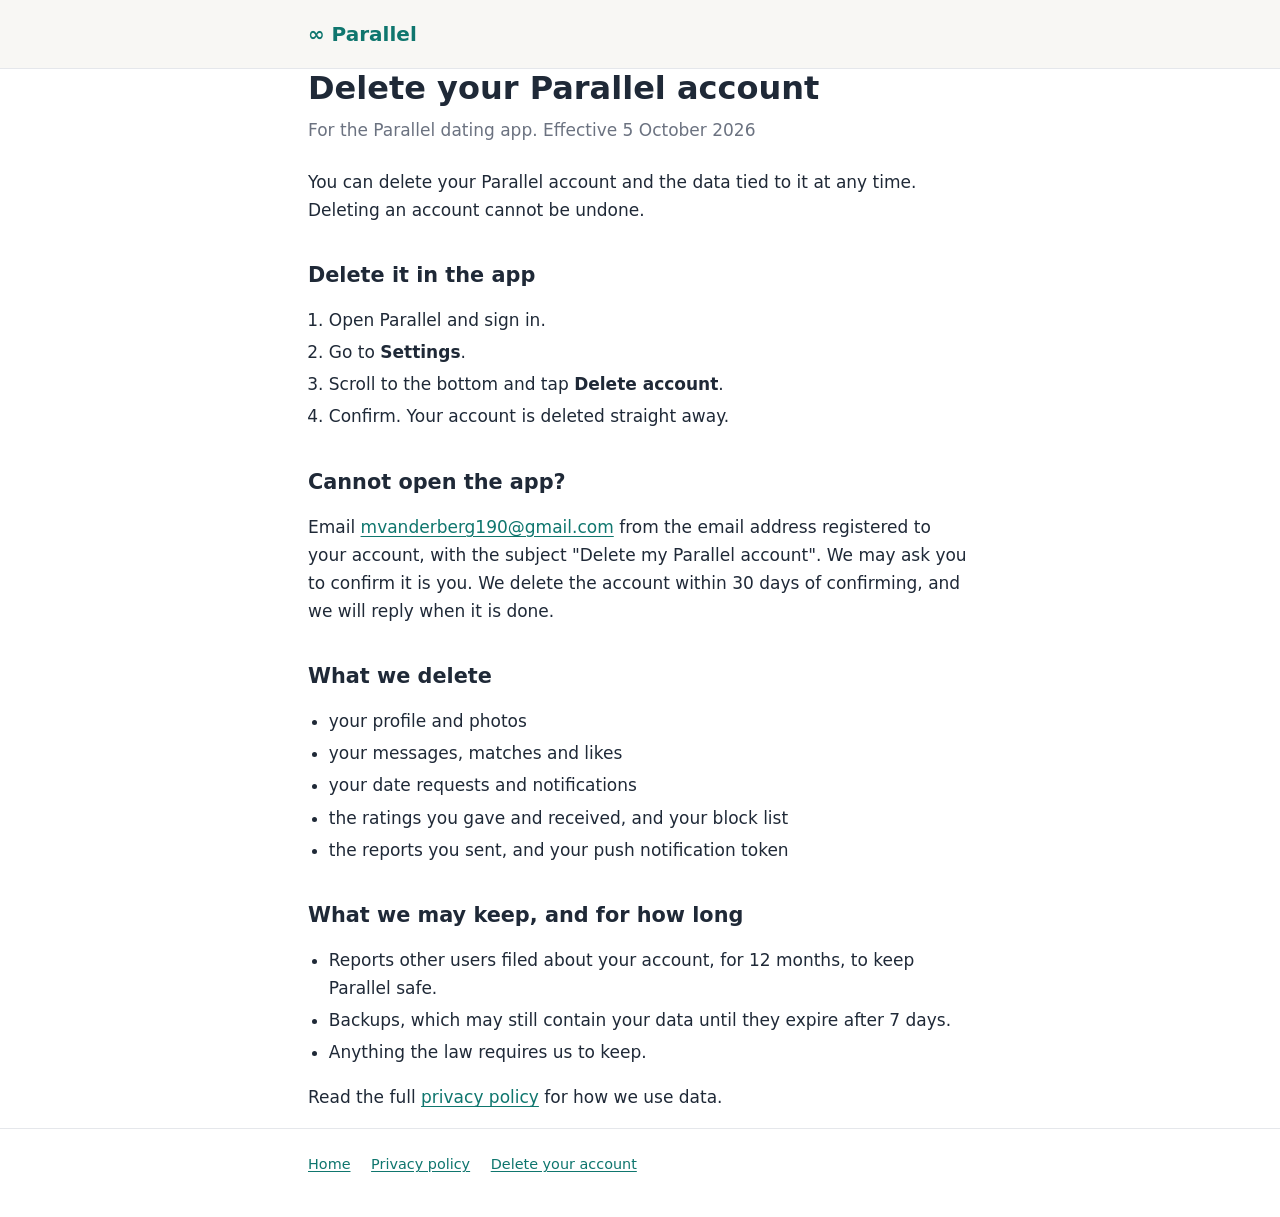
==== delete-account.html @ 1788ba87 "Privacy policy and account deletion pages for Parallel" ====
<!doctype html>
<html lang="en">
<head>
  <meta charset="utf-8">
  <meta name="viewport" content="width=device-width, initial-scale=1">
  <title>Delete your Parallel account</title>
  <meta name="description" content="How to delete your Parallel account and what happens to your data.">
  <link rel="stylesheet" href="style.css">
</head>
<body>
  <header>
    <div class="wrap"><a class="brand" href="index.html">&infin; Parallel</a></div>
  </header>

  <main class="wrap">

    <h1>Delete your Parallel account</h1>
    <p class="meta">For the Parallel dating app. Effective 5 October 2026</p>

    <p>You can delete your Parallel account and the data tied to it at any time. Deleting an account cannot be undone.</p>

    <h2>Delete it in the app</h2>
    <ol>
      <li>Open Parallel and sign in.</li>
      <li>Go to <strong>Settings</strong>.</li>
      <li>Scroll to the bottom and tap <strong>Delete account</strong>.</li>
      <li>Confirm. Your account is deleted straight away.</li>
    </ol>

    <h2>Cannot open the app?</h2>
    <p>Email <a href="mailto:mvanderberg190@gmail.com?subject=Delete%20my%20Parallel%20account">mvanderberg190@gmail.com</a> from the email address registered to your account, with the subject "Delete my Parallel account". We may ask you to confirm it is you. We delete the account within 30 days of confirming, and we will reply when it is done.</p>

    <h2>What we delete</h2>
    <ul>
      <li>your profile and photos</li>
      <li>your messages, matches and likes</li>
      <li>your date requests and notifications</li>
      <li>the ratings you gave and received, and your block list</li>
      <li>the reports you sent, and your push notification token</li>
    </ul>

    <h2>What we may keep, and for how long</h2>
    <ul>
      <li>Reports other users filed about your account, for 12 months, to keep Parallel safe.</li>
      <li>Backups, which may still contain your data until they expire after 7 days.</li>
      <li>Anything the law requires us to keep.</li>
    </ul>

    <p>Read the full <a href="privacy.html">privacy policy</a> for how we use data.</p>
  </main>

  <footer>
    <div class="wrap">
      <a href="index.html">Home</a>
      <a href="privacy.html">Privacy policy</a>
      <a href="delete-account.html">Delete your account</a>
    </div>
  </footer>
</body>
</html>
---- style.css ----
:root {
  --ink: #1f2937;
  --muted: #6b7280;
  --line: #e5e7eb;
  --accent: #0f766e;
  --accent-dark: #0b5f58;
  --paper: #ffffff;
  --wash: #f8f7f4;
  --flag: #fef3c7;
  --flag-line: #f59e0b;
}

* { box-sizing: border-box; }

html { -webkit-text-size-adjust: 100%; }

@media (prefers-reduced-motion: no-preference) {
  html { scroll-behavior: smooth; }
}

body {
  margin: 0;
  background: var(--paper);
  color: var(--ink);
  font: 17px/1.65 system-ui, -apple-system, "Segoe UI", Roboto, "Helvetica Neue", Arial, sans-serif;
}

.wrap {
  max-width: 44rem;
  margin: 0 auto;
  padding: 0 1.25rem;
}

header {
  background: var(--wash);
  border-bottom: 1px solid var(--line);
}

.brand {
  display: inline-block;
  padding: 1.1rem 0;
  font-size: 1.25rem;
  font-weight: 700;
  color: var(--accent);
  text-decoration: none;
}

main { padding: 2rem 0 3rem; }

h1 { font-size: 2rem; line-height: 1.2; margin: 0 0 0.5rem; }
h2 { font-size: 1.3rem; line-height: 1.3; margin: 2.4rem 0 0.6rem; }
h3 { font-size: 1.05rem; margin: 1.6rem 0 0.4rem; }

p, li { max-width: 68ch; }
ul, ol { padding-left: 1.3rem; }
li { margin: 0.25rem 0; }

a { color: var(--accent); text-underline-offset: 0.15em; }

a:focus-visible,
.btn:focus-visible {
  outline: 3px solid var(--accent);
  outline-offset: 2px;
  border-radius: 0.25rem;
}

.meta { color: var(--muted); margin: 0 0 1.5rem; }

nav.toc {
  border: 1px solid var(--line);
  border-radius: 0.75rem;
  background: var(--wash);
  padding: 1rem 1.25rem;
  margin: 1.5rem 0;
}

nav.toc p { margin: 0; font-weight: 600; }
nav.toc ul { margin: 0.4rem 0 0; }

.table-scroll { overflow-x: auto; }

table {
  width: 100%;
  border-collapse: collapse;
  margin: 1rem 0;
  font-size: 0.95rem;
}

th, td {
  text-align: left;
  vertical-align: top;
  padding: 0.6rem 0.7rem;
  border-bottom: 1px solid var(--line);
}

th { font-weight: 600; background: var(--wash); }

mark.todo {
  background: var(--flag);
  border-bottom: 2px solid var(--flag-line);
  border-radius: 0.2em;
  padding: 0 0.2em;
  color: var(--ink);
}

.draft {
  background: var(--flag);
  border: 1px solid var(--flag-line);
  border-radius: 0.75rem;
  padding: 0.8rem 1rem;
  margin: 1rem 0 1.5rem;
}

.btn {
  display: inline-block;
  background: var(--accent);
  color: #ffffff;
  font-weight: 600;
  text-decoration: none;
  padding: 0.7rem 1.1rem;
  border-radius: 0.6rem;
  margin: 0.25rem 0.5rem 0.25rem 0;
}

.btn:hover { background: var(--accent-dark); }

.btn.quiet {
  background: transparent;
  color: var(--accent);
  border: 1px solid var(--accent);
}

footer {
  border-top: 1px solid var(--line);
  color: var(--muted);
  font-size: 0.9rem;
  padding: 1.5rem 0 2.5rem;
}

footer a { margin-right: 1rem; }
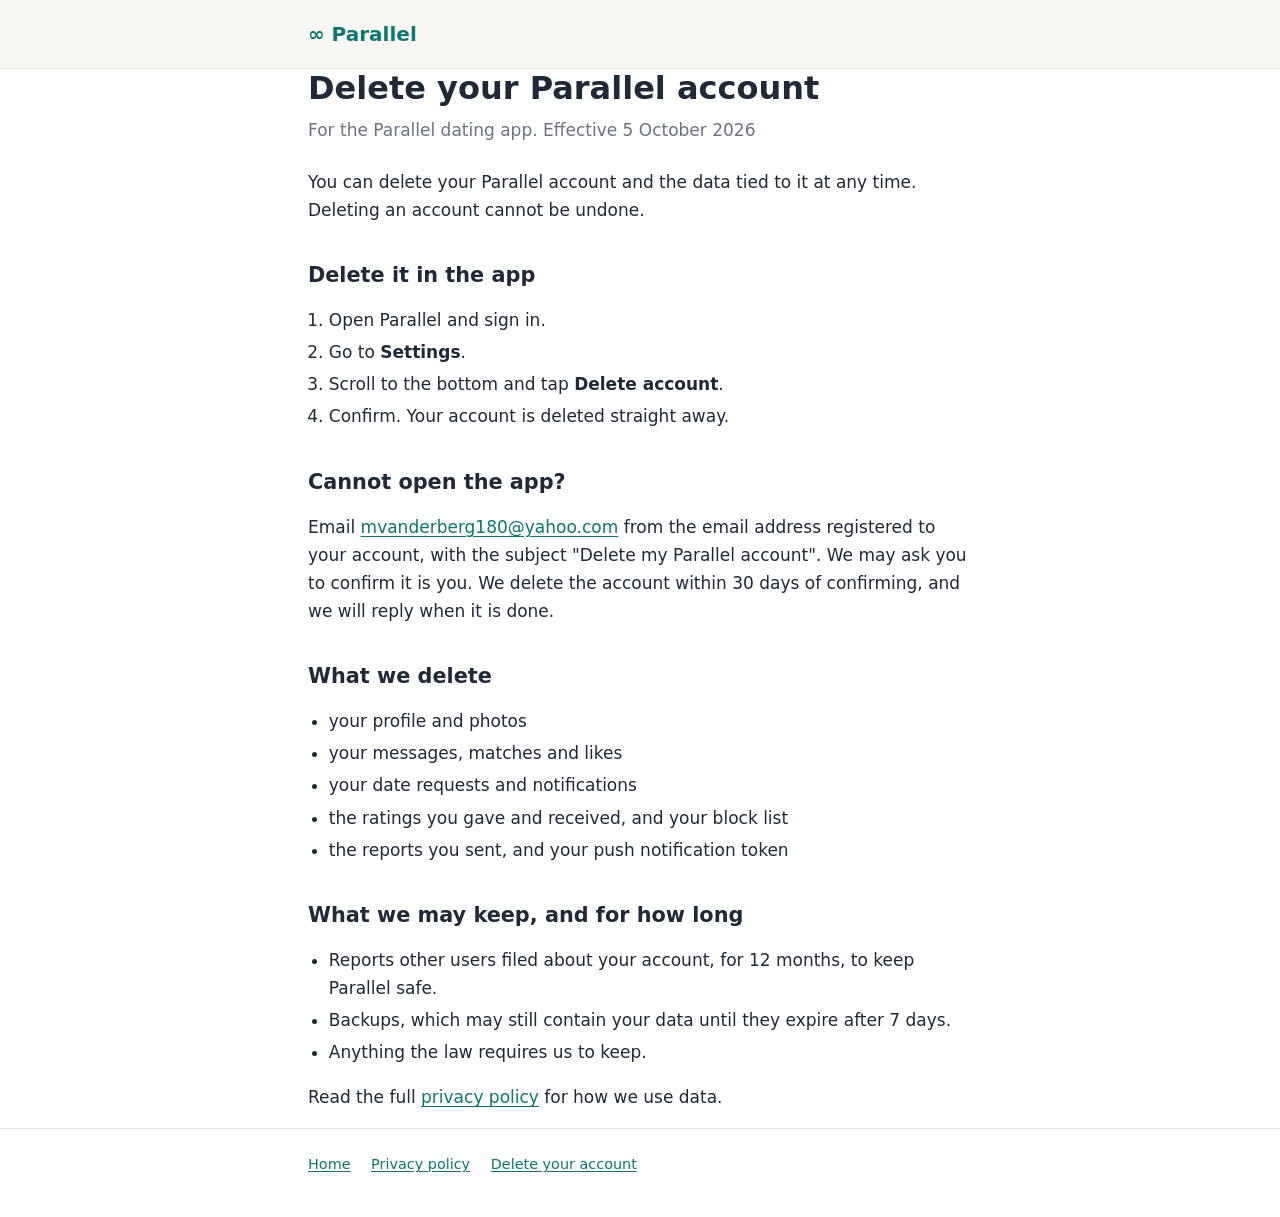
==== commit a040fe0a: "Use support email mvanderberg180@yahoo.com on privacy and delete-account pages" ====
--- a/delete-account.html
+++ b/delete-account.html
@@ -28,7 +28,7 @@
     </ol>
 
     <h2>Cannot open the app?</h2>
-    <p>Email <a href="mailto:mvanderberg190@gmail.com?subject=Delete%20my%20Parallel%20account">mvanderberg190@gmail.com</a> from the email address registered to your account, with the subject "Delete my Parallel account". We may ask you to confirm it is you. We delete the account within 30 days of confirming, and we will reply when it is done.</p>
+    <p>Email <a href="mailto:mvanderberg180@yahoo.com?subject=Delete%20my%20Parallel%20account">mvanderberg180@yahoo.com</a> from the email address registered to your account, with the subject "Delete my Parallel account". We may ask you to confirm it is you. We delete the account within 30 days of confirming, and we will reply when it is done.</p>
 
     <h2>What we delete</h2>
     <ul>
